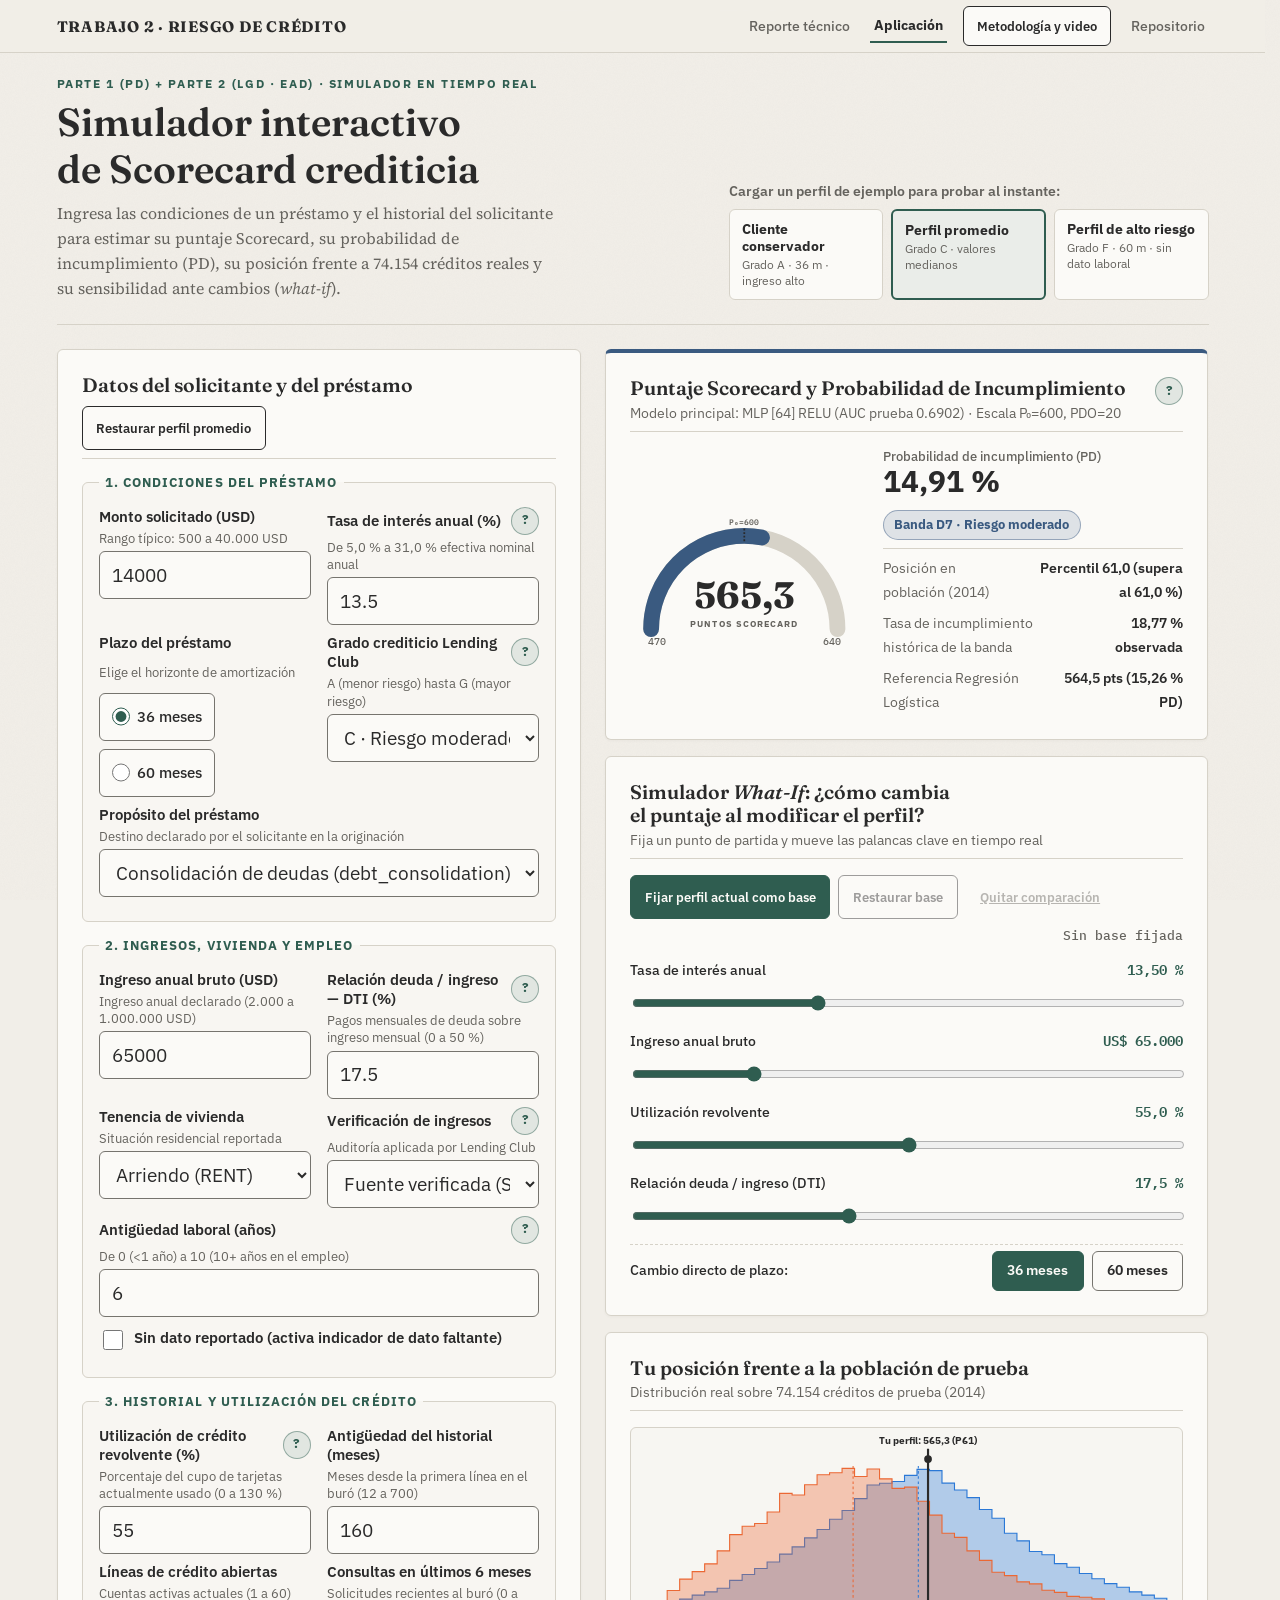
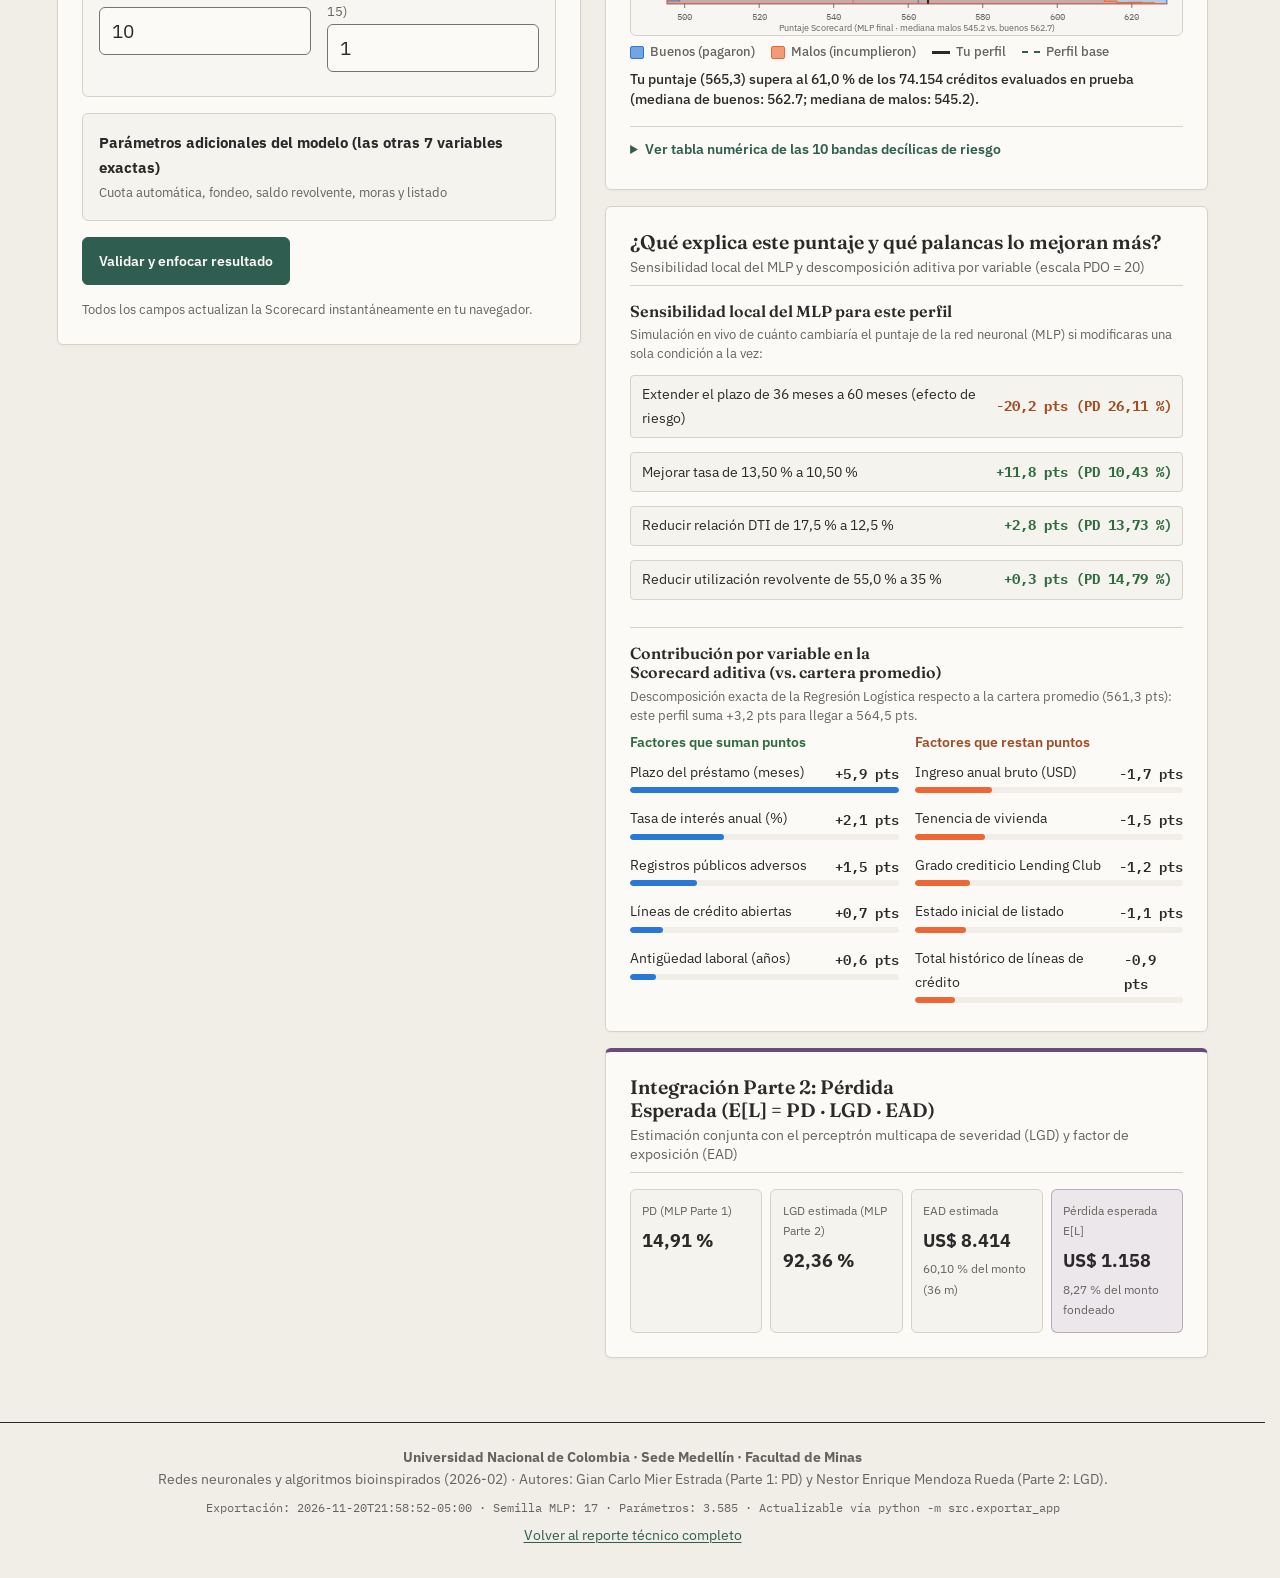
==== docs/app/index.html @ e6605e7e "Definición_trabajo_parte_1" ====
<!doctype html>
<html lang="es">

<head>
  <meta charset="utf-8">
  <meta name="viewport" content="width=device-width, initial-scale=1">
  <meta name="color-scheme" content="light">
  <meta name="description"
    content="Simulador interactivo de Scorecard crediticia (PD, LGD y pérdida esperada) basado en los modelos entrenados sobre créditos de Lending Club.">
  <title>Simulador de Scorecard Crediticia | Trabajo 2</title>

  <link rel="preconnect" href="https://fonts.googleapis.com">
  <link rel="preconnect" href="https://fonts.gstatic.com" crossorigin>
  <link rel="stylesheet"
    href="https://fonts.googleapis.com/css2?family=Fraunces:ital,opsz,wght@0,9..144,500;0,9..144,600;1,9..144,500&family=IBM+Plex+Mono:wght@400;500&family=IBM+Plex+Sans:wght@400;500;600;700&family=Source+Serif+4:ital,opsz,wght@0,8..60,400;0,8..60,600;1,8..60,400&display=swap">

  <link rel="stylesheet" href="../assets/css/paletas.css">
  <link rel="stylesheet" href="../assets/css/tokens.css">
  <link rel="stylesheet" href="../assets/css/base.css">
  <link rel="stylesheet" href="app.css">

  <script type="module" src="app.js"></script>
</head>

<body>
  <a class="saltar" href="#titulo-app">Saltar al simulador</a>

  <header class="cabecera">
    <div class="cabecera__inner">
      <a class="marca" href="../index.html">Trabajo 2 · Riesgo de Crédito</a>
      <nav aria-label="Principal">
        <a class="nav-enlace" href="../index.html">Reporte técnico</a>
        <a class="nav-enlace activo" href="#simulador" aria-current="page">Aplicación</a>
        <button class="nav-btn" type="button" commandfor="dialog-metodologia" command="show-modal">
          Metodología y video
        </button>
        <a class="nav-enlace" href="https://github.com/" target="_blank" rel="noopener noreferrer">Repositorio</a>
      </nav>
    </div>
  </header>

  <main id="simulador" class="app-contenedor">
    <section class="hero-app">
      <div class="hero-app__texto">
        <p class="antetitulo">Parte 1 (PD) + Parte 2 (LGD · EAD) · Simulador en tiempo real</p>
        <h1 id="titulo-app" tabindex="-1">Simulador interactivo de Scorecard crediticia</h1>
        <p class="bajada">
          Ingresa las condiciones de un préstamo y el historial del solicitante para estimar su puntaje Scorecard,
          su probabilidad de incumplimiento (PD), su posición frente a 74.154 créditos reales y su sensibilidad
          ante cambios (<em>what-if</em>).
        </p>
      </div>

      <div class="hero-app__perfiles">
        <p class="perfiles-etiqueta" id="etiqueta-presets">Cargar un perfil de ejemplo para probar al instante:</p>
        <div class="perfiles-barra" role="group" aria-labelledby="etiqueta-presets">
          <button type="button" class="btn-preset" data-preset="bajo_riesgo">
            <span class="btn-preset__titulo">Cliente conservador</span>
            <span class="btn-preset__detalle">Grado A · 36 m · ingreso alto</span>
          </button>
          <button type="button" class="btn-preset activo" data-preset="perfil_medio">
            <span class="btn-preset__titulo">Perfil promedio</span>
            <span class="btn-preset__detalle">Grado C · valores medianos</span>
          </button>
          <button type="button" class="btn-preset" data-preset="alto_riesgo">
            <span class="btn-preset__titulo">Perfil de alto riesgo</span>
            <span class="btn-preset__detalle">Grado F · 60 m · sin dato laboral</span>
          </button>
        </div>
      </div>
    </section>

    <div id="banner-error" class="banner-alerta" role="alert" hidden>
      <strong>No se pudo cargar <code>data/modelo_web.json</code>.</strong>
      Si abriste este archivo directamente con doble clic (<code>file://</code>), el navegador bloquea la lectura local de JSON.
      Ejecuta en la carpeta raíz del proyecto:
      <code>.\.venv\Scripts\python.exe -m http.server 8000 --directory docs</code>
      y abre <code>http://localhost:8000/app/</code>. Si cambiaste los scripts Python, regenera el JSON con
      <code>.\.venv\Scripts\python.exe -m src.exportar_app</code> desde <code>parte_1/</code>.
    </div>

    <div id="anunciador-estado" class="sr-only" aria-live="polite" aria-atomic="true"></div>

    <div class="app-grid">
      <!-- ==================== COLUMNA IZQUIERDA: FORMULARIO ==================== -->
      <section class="columna-formulario">
        <div class="tarjeta formulario-tarjeta">
          <div class="tarjeta-barra">
            <h2>Datos del solicitante y del préstamo</h2>
            <button type="button" class="btn-secundario btn-compacto" id="btn-reiniciar">Restaurar perfil promedio</button>
          </div>

          <form id="form-perfil" novalidate>
            <!-- FIELDSET 1 -->
            <fieldset class="grupo-campos">
              <legend>1. Condiciones del préstamo</legend>

              <div class="campos-dos">
                <div class="campo">
                  <div class="campo-cabecera">
                    <label for="inp-loan_amnt">Monto solicitado (USD)</label>
                  </div>
                  <span id="help-loan_amnt" class="campo-ayuda">Rango típico: 500 a 40.000 USD</span>
                  <input id="inp-loan_amnt" name="loan_amnt" type="number" inputmode="decimal"
                    min="500" max="40000" step="250" required
                    aria-describedby="help-loan_amnt" data-error="err-loan_amnt">
                  <span id="err-loan_amnt" class="campo-error">
                    <span role="img" aria-label="Error">⚠</span>
                    <span class="err-texto">Ingresa un monto entre 500 y 40.000 USD.</span>
                  </span>
                </div>

                <div class="campo">
                  <div class="campo-cabecera">
                    <label for="inp-int_rate">Tasa de interés anual (%)</label>
                    <button type="button" class="btn-ayuda" commandfor="pop-int_rate" command="toggle-popover"
                      aria-label="Más información sobre tasa de interés">?</button>
                  </div>
                  <span id="help-int_rate" class="campo-ayuda">De 5,0 % a 31,0 % efectiva nominal anual</span>
                  <input id="inp-int_rate" name="int_rate" type="number" inputmode="decimal"
                    min="5" max="31" step="0.1" required
                    aria-describedby="help-int_rate" data-error="err-int_rate">
                  <span id="err-int_rate" class="campo-error">
                    <span role="img" aria-label="Error">⚠</span>
                    <span class="err-texto">Ingresa una tasa entre 5 % y 31 %.</span>
                  </span>
                </div>
              </div>

              <div class="campos-dos">
                <fieldset class="sub-fieldset">
                  <legend>Plazo del préstamo</legend>
                  <span id="help-plazo_meses" class="campo-ayuda">Elige el horizonte de amortización</span>
                  <div class="radio-grupo">
                    <div class="radio-opcion">
                      <input id="rad-plazo-36" name="plazo_meses" type="radio" value="36" required>
                      <label for="rad-plazo-36">36 meses</label>
                    </div>
                    <div class="radio-opcion">
                      <input id="rad-plazo-60" name="plazo_meses" type="radio" value="60">
                      <label for="rad-plazo-60">60 meses</label>
                    </div>
                  </div>
                </fieldset>

                <div class="campo">
                  <div class="campo-cabecera">
                    <label for="inp-grade">Grado crediticio Lending Club</label>
                    <button type="button" class="btn-ayuda" commandfor="pop-grade" command="toggle-popover"
                      aria-label="Más información sobre grado crediticio">?</button>
                  </div>
                  <span id="help-grade" class="campo-ayuda">A (menor riesgo) hasta G (mayor riesgo)</span>
                  <select id="inp-grade" name="grade" required aria-describedby="help-grade" data-error="err-grade">
                    <option value="A">A · Perfil preferencial</option>
                    <option value="B">B · Riesgo bajo</option>
                    <option value="C">C · Riesgo moderado</option>
                    <option value="D">D · Riesgo medio-alto</option>
                    <option value="E">E · Riesgo alto</option>
                    <option value="F">F · Riesgo muy alto</option>
                    <option value="G">G · Riesgo extremo</option>
                  </select>
                  <span id="err-grade" class="campo-error">
                    <span role="img" aria-label="Error">⚠</span>
                    <span class="err-texto">Selecciona un grado crediticio.</span>
                  </span>
                </div>
              </div>

              <div class="campo">
                <div class="campo-cabecera">
                  <label for="inp-purpose">Propósito del préstamo</label>
                </div>
                <span id="help-purpose" class="campo-ayuda">Destino declarado por el solicitante en la originación</span>
                <select id="inp-purpose" name="purpose" required aria-describedby="help-purpose" data-error="err-purpose">
                  <option value="debt_consolidation">Consolidación de deudas (debt_consolidation)</option>
                  <option value="credit_card">Refinanciación de tarjetas (credit_card)</option>
                  <option value="home_improvement">Mejoras del hogar (home_improvement)</option>
                  <option value="major_purchase">Compra mayor (major_purchase)</option>
                  <option value="small_business">Pequeña empresa (small_business)</option>
                  <option value="car">Vehículo (car)</option>
                  <option value="medical">Gastos médicos (medical)</option>
                  <option value="moving">Mudanza (moving)</option>
                  <option value="vacation">Vacaciones (vacation)</option>
                  <option value="house">Vivienda (house)</option>
                  <option value="wedding">Boda (wedding)</option>
                  <option value="other">Otro propósito (other)</option>
                  <option value="renewable_energy">Energía renovable · infrecuente</option>
                  <option value="educational">Educación · infrecuente</option>
                </select>
                <span id="err-purpose" class="campo-error">
                  <span role="img" aria-label="Error">⚠</span>
                  <span class="err-texto">Selecciona un propósito válido.</span>
                </span>
              </div>
            </fieldset>

            <!-- FIELDSET 2 -->
            <fieldset class="grupo-campos">
              <legend>2. Ingresos, vivienda y empleo</legend>

              <div class="campos-dos">
                <div class="campo">
                  <div class="campo-cabecera">
                    <label for="inp-annual_inc">Ingreso anual bruto (USD)</label>
                  </div>
                  <span id="help-annual_inc" class="campo-ayuda">Ingreso anual declarado (2.000 a 1.000.000 USD)</span>
                  <input id="inp-annual_inc" name="annual_inc" type="number" inputmode="decimal"
                    min="2000" max="1000000" step="1000" required
                    aria-describedby="help-annual_inc" data-error="err-annual_inc">
                  <span id="err-annual_inc" class="campo-error">
                    <span role="img" aria-label="Error">⚠</span>
                    <span class="err-texto">Ingresa un ingreso entre 2.000 y 1.000.000 USD.</span>
                  </span>
                </div>

                <div class="campo">
                  <div class="campo-cabecera">
                    <label for="inp-dti">Relación deuda / ingreso — DTI (%)</label>
                    <button type="button" class="btn-ayuda" commandfor="pop-dti" command="toggle-popover"
                      aria-label="Más información sobre el índice DTI">?</button>
                  </div>
                  <span id="help-dti" class="campo-ayuda">Pagos mensuales de deuda sobre ingreso mensual (0 a 50 %)</span>
                  <input id="inp-dti" name="dti" type="number" inputmode="decimal"
                    min="0" max="50" step="0.5" required
                    aria-describedby="help-dti" data-error="err-dti">
                  <span id="err-dti" class="campo-error">
                    <span role="img" aria-label="Error">⚠</span>
                    <span class="err-texto">Ingresa un DTI entre 0 % y 50 %.</span>
                  </span>
                </div>
              </div>

              <div class="campos-dos">
                <div class="campo">
                  <div class="campo-cabecera">
                    <label for="inp-home_ownership">Tenencia de vivienda</label>
                  </div>
                  <span id="help-home_ownership" class="campo-ayuda">Situación residencial reportada</span>
                  <select id="inp-home_ownership" name="home_ownership" required
                    aria-describedby="help-home_ownership" data-error="err-home_ownership">
                    <option value="MORTGAGE">Hipoteca (MORTGAGE)</option>
                    <option value="RENT">Arriendo (RENT)</option>
                    <option value="OWN">Propia pagada (OWN)</option>
                    <option value="OTHER">Otra · infrecuente (OTHER)</option>
                  </select>
                  <span id="err-home_ownership" class="campo-error">
                    <span role="img" aria-label="Error">⚠</span>
                    <span class="err-texto">Selecciona una tenencia de vivienda.</span>
                  </span>
                </div>

                <div class="campo">
                  <div class="campo-cabecera">
                    <label for="inp-verification_status">Verificación de ingresos</label>
                    <button type="button" class="btn-ayuda" commandfor="pop-verif" command="toggle-popover"
                      aria-label="Más información sobre verificación de ingresos">?</button>
                  </div>
                  <span id="help-verification_status" class="campo-ayuda">Auditoría aplicada por Lending Club</span>
                  <select id="inp-verification_status" name="verification_status" required
                    aria-describedby="help-verification_status" data-error="err-verification_status">
                    <option value="Not Verified">Sin verificar (Not Verified)</option>
                    <option value="Source Verified">Fuente verificada (Source Verified)</option>
                    <option value="Verified">Ingreso verificado (Verified)</option>
                  </select>
                  <span id="err-verification_status" class="campo-error">
                    <span role="img" aria-label="Error">⚠</span>
                    <span class="err-texto">Selecciona un estado de verificación.</span>
                  </span>
                </div>
              </div>

              <div class="campo">
                <div class="campo-cabecera">
                  <label for="inp-antiguedad_empleo">Antigüedad laboral (años)</label>
                  <button type="button" class="btn-ayuda" commandfor="pop-antiguedad" command="toggle-popover"
                    aria-label="Más información sobre antigüedad laboral faltante">?</button>
                </div>
                <span id="help-antiguedad_empleo" class="campo-ayuda">De 0 (&lt;1 año) a 10 (10+ años en el empleo)</span>
                <input id="inp-antiguedad_empleo" name="antiguedad_empleo" type="number" inputmode="numeric"
                  min="0" max="10" step="1"
                  aria-describedby="help-antiguedad_empleo" data-error="err-antiguedad_empleo">
                <span id="err-antiguedad_empleo" class="campo-error">
                  <span role="img" aria-label="Error">⚠</span>
                  <span class="err-texto">Ingresa años enteros entre 0 y 10, o marca "Sin dato".</span>
                </span>
                <div class="check-inline">
                  <input id="chk-sin-antiguedad" name="sin_antiguedad" type="checkbox">
                  <label for="chk-sin-antiguedad">Sin dato reportado (activa indicador de dato faltante)</label>
                </div>
              </div>
            </fieldset>

            <!-- FIELDSET 3 -->
            <fieldset class="grupo-campos">
              <legend>3. Historial y utilización del crédito</legend>

              <div class="campos-dos">
                <div class="campo">
                  <div class="campo-cabecera">
                    <label for="inp-revol_util">Utilización de crédito revolvente (%)</label>
                    <button type="button" class="btn-ayuda" commandfor="pop-revol" command="toggle-popover"
                      aria-label="Más información sobre utilización revolvente">?</button>
                  </div>
                  <span id="help-revol_util" class="campo-ayuda">Porcentaje del cupo de tarjetas actualmente usado (0 a 130 %)</span>
                  <input id="inp-revol_util" name="revol_util" type="number" inputmode="decimal"
                    min="0" max="130" step="1" required
                    aria-describedby="help-revol_util" data-error="err-revol_util">
                  <span id="err-revol_util" class="campo-error">
                    <span role="img" aria-label="Error">⚠</span>
                    <span class="err-texto">Ingresa un valor entre 0 % y 130 %.</span>
                  </span>
                </div>

                <div class="campo">
                  <div class="campo-cabecera">
                    <label for="inp-meses_historial_credito">Antigüedad del historial (meses)</label>
                  </div>
                  <span id="help-meses_historial_credito" class="campo-ayuda">Meses desde la primera línea en el buró (12 a 700)</span>
                  <input id="inp-meses_historial_credito" name="meses_historial_credito" type="number" inputmode="numeric"
                    min="12" max="700" step="6" required
                    aria-describedby="help-meses_historial_credito" data-error="err-meses_historial_credito">
                  <span id="err-meses_historial_credito" class="campo-error">
                    <span role="img" aria-label="Error">⚠</span>
                    <span class="err-texto">Ingresa un historial entre 12 y 700 meses.</span>
                  </span>
                </div>
              </div>

              <div class="campos-dos">
                <div class="campo">
                  <div class="campo-cabecera">
                    <label for="inp-open_acc">Líneas de crédito abiertas</label>
                  </div>
                  <span id="help-open_acc" class="campo-ayuda">Cuentas activas actuales (1 a 60)</span>
                  <input id="inp-open_acc" name="open_acc" type="number" inputmode="numeric"
                    min="1" max="60" step="1" required
                    aria-describedby="help-open_acc" data-error="err-open_acc">
                  <span id="err-open_acc" class="campo-error">
                    <span role="img" aria-label="Error">⚠</span>
                    <span class="err-texto">Ingresa un entero entre 1 y 60.</span>
                  </span>
                </div>

                <div class="campo">
                  <div class="campo-cabecera">
                    <label for="inp-inq_last_6mths">Consultas en últimos 6 meses</label>
                  </div>
                  <span id="help-inq_last_6mths" class="campo-ayuda">Solicitudes recientes al buró (0 a 15)</span>
                  <input id="inp-inq_last_6mths" name="inq_last_6mths" type="number" inputmode="numeric"
                    min="0" max="15" step="1" required
                    aria-describedby="help-inq_last_6mths" data-error="err-inq_last_6mths">
                  <span id="err-inq_last_6mths" class="campo-error">
                    <span role="img" aria-label="Error">⚠</span>
                    <span class="err-texto">Ingresa un entero entre 0 y 15.</span>
                  </span>
                </div>
              </div>
            </fieldset>

            <!-- FIELDSET 4 COLAPSABLE: PARÁMETROS ADICIONALES (COMPLETA LAS 21 VARIABLES) -->
            <details class="bloque-avanzado" id="detalles-avanzados">
              <summary>
                <span class="resumen-titulo">Parámetros adicionales del modelo (las otras 7 variables exactas)</span>
                <span class="resumen-subtitulo">Cuota automática, fondeo, saldo revolvente, moras y listado</span>
              </summary>

              <fieldset class="grupo-campos grupo-avanzado">
                <legend>4. Detalles complementarios de las 21 variables</legend>

                <div class="check-inline check-arriba">
                  <input id="chk-auto-cuota" name="auto_cuota" type="checkbox" checked>
                  <label for="chk-auto-cuota">
                    Sincronizar monto fondeado y calcular cuota mensual automáticamente (amortización francesa)
                  </label>
                </div>

                <div class="campos-dos">
                  <div class="campo">
                    <div class="campo-cabecera">
                      <label for="inp-installment">Cuota mensual (USD)</label>
                    </div>
                    <span id="help-installment" class="campo-ayuda">Calculada según monto, tasa y plazo</span>
                    <input id="inp-installment" name="installment" type="number" inputmode="decimal"
                      min="10" max="2000" step="1" required
                      aria-describedby="help-installment" data-error="err-installment">
                    <span id="err-installment" class="campo-error">
                      <span role="img" aria-label="Error">⚠</span>
                      <span class="err-texto">Ingresa una cuota entre 10 y 2.000 USD.</span>
                    </span>
                  </div>

                  <div class="campo">
                    <div class="campo-cabecera">
                      <label for="inp-funded_amnt">Monto fondeado (USD)</label>
                    </div>
                    <span id="help-funded_amnt" class="campo-ayuda">Habitualmente igual al monto solicitado</span>
                    <input id="inp-funded_amnt" name="funded_amnt" type="number" inputmode="decimal"
                      min="500" max="40000" step="250" required
                      aria-describedby="help-funded_amnt" data-error="err-funded_amnt">
                    <span id="err-funded_amnt" class="campo-error">
                      <span role="img" aria-label="Error">⚠</span>
                      <span class="err-texto">Ingresa un valor entre 500 y 40.000 USD.</span>
                    </span>
                  </div>
                </div>

                <div class="campos-dos">
                  <div class="campo">
                    <div class="campo-cabecera">
                      <label for="inp-revol_bal">Saldo revolvente (USD)</label>
                    </div>
                    <span id="help-revol_bal" class="campo-ayuda">Saldo total en líneas rotativas</span>
                    <input id="inp-revol_bal" name="revol_bal" type="number" inputmode="decimal"
                      min="0" max="300000" step="500" required
                      aria-describedby="help-revol_bal" data-error="err-revol_bal">
                    <span id="err-revol_bal" class="campo-error">
                      <span role="img" aria-label="Error">⚠</span>
                      <span class="err-texto">Ingresa un saldo entre 0 y 300.000 USD.</span>
                    </span>
                  </div>

                  <div class="campo">
                    <div class="campo-cabecera">
                      <label for="inp-total_acc">Total histórico de líneas</label>
                    </div>
                    <span id="help-total_acc" class="campo-ayuda">Total de cuentas cerradas y abiertas (1 a 120)</span>
                    <input id="inp-total_acc" name="total_acc" type="number" inputmode="numeric"
                      min="1" max="120" step="1" required
                      aria-describedby="help-total_acc" data-error="err-total_acc">
                    <span id="err-total_acc" class="campo-error">
                      <span role="img" aria-label="Error">⚠</span>
                      <span class="err-texto">Ingresa un entero entre 1 y 120.</span>
                    </span>
                  </div>
                </div>

                <div class="campos-dos">
                  <div class="campo">
                    <div class="campo-cabecera">
                      <label for="inp-delinq_2yrs">Moras &gt;30 días en 2 años</label>
                    </div>
                    <span id="help-delinq_2yrs" class="campo-ayuda">Incidencias registradas en los últimos 24 meses</span>
                    <input id="inp-delinq_2yrs" name="delinq_2yrs" type="number" inputmode="numeric"
                      min="0" max="20" step="1" required
                      aria-describedby="help-delinq_2yrs" data-error="err-delinq_2yrs">
                    <span id="err-delinq_2yrs" class="campo-error">
                      <span role="img" aria-label="Error">⚠</span>
                      <span class="err-texto">Ingresa un entero entre 0 y 20.</span>
                    </span>
                  </div>

                  <div class="campo">
                    <div class="campo-cabecera">
                      <label for="inp-pub_rec">Registros públicos adversos</label>
                    </div>
                    <span id="help-pub_rec" class="campo-ayuda">Quiebras o embargos públicos (0 a 10)</span>
                    <input id="inp-pub_rec" name="pub_rec" type="number" inputmode="numeric"
                      min="0" max="10" step="1" required
                      aria-describedby="help-pub_rec" data-error="err-pub_rec">
                    <span id="err-pub_rec" class="campo-error">
                      <span role="img" aria-label="Error">⚠</span>
                      <span class="err-texto">Ingresa un entero entre 0 y 10.</span>
                    </span>
                  </div>
                </div>

                <fieldset class="sub-fieldset">
                  <legend>Estado inicial de listado (initial_list_status)</legend>
                  <span id="help-initial_list_status" class="campo-ayuda">Modalidad de colocación en plataforma</span>
                  <div class="radio-grupo">
                    <div class="radio-opcion">
                      <input id="rad-list-f" name="initial_list_status" type="radio" value="f" required>
                      <label for="rad-list-f">Fraccional (f)</label>
                    </div>
                    <div class="radio-opcion">
                      <input id="rad-list-w" name="initial_list_status" type="radio" value="w">
                      <label for="rad-list-w">Completo institucional (w)</label>
                    </div>
                  </div>
                </fieldset>
              </fieldset>
            </details>

            <div class="form-pie">
              <button type="submit" class="btn-primario">Validar y enfocar resultado</button>
              <span class="form-nota">Todos los campos actualizan la Scorecard instantáneamente en tu navegador.</span>
            </div>
          </form>
        </div>
      </section>

      <!-- ==================== COLUMNA DERECHA: RESULTADOS EN VIVO ==================== -->
      <section class="columna-resultados" id="resultados-panel">
        <!-- TARJETA 1: RESULTADO SCORECARD -->
        <article class="tarjeta tarjeta-principal">
          <div class="tarjeta-barra">
            <div>
              <h2>Puntaje Scorecard y Probabilidad de Incumplimiento</h2>
              <p class="subtitulo-tarjeta" id="subtitulo-modelo">Modelo principal: MLP · escala PDO 20</p>
            </div>
            <button type="button" class="btn-ayuda" commandfor="pop-scorecard" command="toggle-popover"
              aria-label="Cómo se interpreta la escala Scorecard">?</button>
          </div>

          <div class="kpi-grid">
            <div class="gauge-contenedor">
              <svg id="svg-gauge" viewBox="0 0 260 155" class="svg-gauge" role="img"
                aria-label="Indicador semicircular de puntaje Scorecard">
                <path d="M 24 132 A 106 106 0 0 1 236 132" class="gauge-pista" />
                <path id="gauge-arco" d="M 24 132 A 106 106 0 0 1 236 132" class="gauge-relleno"
                  pathLength="100" stroke-dasharray="100" stroke-dashoffset="50" />
                <line id="gauge-p0-marca" x1="130" y1="18" x2="130" y2="33" class="gauge-p0" />
                <text id="gauge-p0-texto" x="130" y="14" class="gauge-p0-txt">P₀=600</text>
                <text id="gauge-puntaje" x="130" y="108" class="gauge-valor">---</text>
                <text x="130" y="130" class="gauge-etiqueta">PUNTOS SCORECARD</text>
                <text x="20" y="150" class="gauge-extremo">470</text>
                <text x="240" y="150" class="gauge-extremo" text-anchor="end">640</text>
              </svg>
            </div>

            <div class="kpi-detalles">
              <div class="kpi-fila-destacada">
                <div>
                  <span class="kpi-nombre">Probabilidad de incumplimiento (PD)</span>
                  <strong class="kpi-dato-grande" id="out-pd-mlp">-- %</strong>
                </div>
                <div class="insignia-banda" id="out-banda-badge">Banda --</div>
              </div>

              <dl class="lista-metricas">
                <div>
                  <dt>Posición en población (2014)</dt>
                  <dd id="out-percentil">--</dd>
                </div>
                <div>
                  <dt>Tasa de incumplimiento histórica de la banda</dt>
                  <dd id="out-tasa-banda">--</dd>
                </div>
                <div>
                  <dt>Referencia Regresión Logística</dt>
                  <dd id="out-lr-ref">--</dd>
                </div>
              </dl>
            </div>
          </div>

          <div id="badge-delta-whatif" class="delta-banner" hidden>
            <strong>Comparación frente a tu perfil base fijado:</strong>
            <span id="texto-delta-whatif">--</span>
          </div>
        </article>

        <!-- TARJETA 2: SIMULADOR WHAT-IF -->
        <article class="tarjeta">
          <div class="tarjeta-barra">
            <div>
              <h2>Simulador <em>What-If</em>: ¿cómo cambia el puntaje al modificar el perfil?</h2>
              <p class="subtitulo-tarjeta">Fija un punto de partida y mueve las palancas clave en tiempo real</p>
            </div>
          </div>

          <div class="whatif-controles-base">
            <button type="button" class="btn-primario btn-compacto" id="btn-fijar-base">
              Fijar perfil actual como base
            </button>
            <button type="button" class="btn-secundario btn-compacto" id="btn-restaurar-base" disabled>
              Restaurar base
            </button>
            <button type="button" class="btn-texto btn-compacto" id="btn-quitar-base" disabled>
              Quitar comparación
            </button>
            <span class="estado-base-txt" id="txt-estado-base">Sin base fijada</span>
          </div>

          <div class="whatif-sliders">
            <div class="slider-fila">
              <div class="slider-etiquetas">
                <label for="sld-int_rate">Tasa de interés anual</label>
                <span class="slider-valor" id="val-sld-int_rate">--</span>
              </div>
              <input id="sld-int_rate" type="range" min="5" max="31" step="0.2" value="13.5">
            </div>

            <div class="slider-fila">
              <div class="slider-etiquetas">
                <label for="sld-annual_inc">Ingreso anual bruto</label>
                <span class="slider-valor" id="val-sld-annual_inc">--</span>
              </div>
              <input id="sld-annual_inc" type="range" min="15000" max="250000" step="2500" value="65000">
            </div>

            <div class="slider-fila">
              <div class="slider-etiquetas">
                <label for="sld-revol_util">Utilización revolvente</label>
                <span class="slider-valor" id="val-sld-revol_util">--</span>
              </div>
              <input id="sld-revol_util" type="range" min="0" max="110" step="1" value="55">
            </div>

            <div class="slider-fila">
              <div class="slider-etiquetas">
                <label for="sld-dti">Relación deuda / ingreso (DTI)</label>
                <span class="slider-valor" id="val-sld-dti">--</span>
              </div>
              <input id="sld-dti" type="range" min="0" max="45" step="0.5" value="17.5">
            </div>

            <div class="slider-fila slider-plazo">
              <span class="slider-etiqueta-plana">Cambio directo de plazo:</span>
              <div class="botones-plazo">
                <button type="button" class="btn-pill" id="btn-whatif-36" data-plazo="36" aria-pressed="true">36 meses</button>
                <button type="button" class="btn-pill" id="btn-whatif-60" data-plazo="60" aria-pressed="false">60 meses</button>
              </div>
            </div>
          </div>
        </article>

        <!-- TARJETA 3: POSICIÓN EN POBLACIÓN -->
        <article class="tarjeta">
          <div class="tarjeta-barra">
            <div>
              <h2>Tu posición frente a la población de prueba</h2>
              <p class="subtitulo-tarjeta" id="subtitulo-poblacion">Distribución sobre 74.154 créditos fuera de tiempo (2014)</p>
            </div>
          </div>

          <figure class="grafica-poblacion">
            <svg id="svg-poblacion" viewBox="0 0 640 240" class="svg-poblacion" role="img"
              aria-label="Histograma comparativo de puntajes entre créditos buenos y malos con la posición del perfil actual">
            </svg>
            <div class="leyenda-grafica" aria-hidden="true">
              <span class="ley-item"><span class="muestra bueno"></span>Buenos (pagaron)</span>
              <span class="ley-item"><span class="muestra malo"></span>Malos (incumplieron)</span>
              <span class="ley-item"><span class="linea-ley actual"></span>Tu perfil</span>
              <span class="ley-item" id="leyenda-base-item" hidden><span class="linea-ley base"></span>Perfil base</span>
            </div>
            <figcaption id="caption-poblacion" class="grafica-caption">
              Cargando distribución de referencia...
            </figcaption>
          </figure>

          <details class="acordeon-tabla">
            <summary>Ver tabla numérica de las 10 bandas decílicas de riesgo</summary>
            <div class="tabla-envoltorio" tabindex="0">
              <table class="tabla-bandas" id="tabla-bandas">
                <caption>Tasa de incumplimiento observada por decil de puntaje del MLP en prueba (2014)</caption>
                <thead>
                  <tr>
                    <th scope="col">Banda</th>
                    <th scope="col">Rango de puntaje</th>
                    <th scope="col">Créditos</th>
                    <th scope="col">PD media MLP</th>
                    <th scope="col">Incumplimiento real</th>
                  </tr>
                </thead>
                <tbody id="tbody-bandas"></tbody>
              </table>
            </div>
          </details>
        </article>

        <!-- TARJETA 4: DESCOMPOSICIÓN ADITIVA Y SENSIBILIDAD DEL MLP -->
        <article class="tarjeta">
          <div class="tarjeta-barra">
            <div>
              <h2>¿Qué explica este puntaje y qué palancas lo mejoran más?</h2>
              <p class="subtitulo-tarjeta">
                Sensibilidad local del MLP y descomposición aditiva por variable (escala PDO = 20)
              </p>
            </div>
          </div>

          <div class="bloque-explicabilidad">
            <h3>Sensibilidad local del MLP para este perfil</h3>
            <p class="ayuda-bloque">
              Simulación en vivo de cuánto cambiaría el puntaje de la red neuronal (MLP) si modificaras una sola condición a la vez:
            </p>
            <ul id="lista-palancas-mlp" class="lista-palancas"></ul>
          </div>

          <div class="bloque-explicabilidad">
            <h3>Contribución por variable en la Scorecard aditiva (vs. cartera promedio)</h3>
            <p class="ayuda-bloque" id="resumen-aditivo-lr">
              Descomposición exacta de la Regresión Logística agrupada en las 21 variables originales.
            </p>
            <div class="contribuciones-grid">
              <div>
                <h4 class="titulo-subgrid pos">Factores que suman puntos</h4>
                <ul id="lista-factores-pos" class="lista-factores"></ul>
              </div>
              <div>
                <h4 class="titulo-subgrid neg">Factores que restan puntos</h4>
                <ul id="lista-factores-neg" class="lista-factores"></ul>
              </div>
            </div>
          </div>
        </article>

        <!-- TARJETA 5: INTEGRACIÓN PARTE 2 (PERDIDA ESPERADA) -->
        <article class="tarjeta tarjeta-el" id="tarjeta-perdida-esperada" hidden>
          <div class="tarjeta-barra">
            <div>
              <h2>Integración Parte 2: Pérdida Esperada (E[L] = PD · LGD · EAD)</h2>
              <p class="subtitulo-tarjeta" id="subtitulo-parte2">
                Estimación conjunta con el perceptrón multicapa de severidad (LGD) y factor de exposición (EAD)
              </p>
            </div>
          </div>

          <div class="el-grid">
            <div class="el-caja">
              <span class="el-etiqueta">PD (MLP Parte 1)</span>
              <strong class="el-valor" id="el-pd">--</strong>
            </div>
            <div class="el-caja">
              <span class="el-etiqueta">LGD estimada (MLP Parte 2)</span>
              <strong class="el-valor" id="el-lgd">--</strong>
            </div>
            <div class="el-caja">
              <span class="el-etiqueta">EAD estimada</span>
              <strong class="el-valor" id="el-ead">--</strong>
              <span class="el-sub" id="el-ead-frac">--</span>
            </div>
            <div class="el-caja el-caja-final">
              <span class="el-etiqueta">Pérdida esperada E[L]</span>
              <strong class="el-valor" id="el-monto">--</strong>
              <span class="el-sub" id="el-pct">--</span>
            </div>
          </div>
        </article>
      </section>
    </div>
  </main>

  <footer class="pie">
    <p>
      <strong>Universidad Nacional de Colombia · Sede Medellín · Facultad de Minas</strong><br>
      Redes neuronales y algoritmos bioinspirados (2026-02) · Autores: Gian Carlo Mier Estrada (Parte 1: PD) y
      Nestor Enrique Mendoza Rueda (Parte 2: LGD).
    </p>
    <p class="pie-meta" id="pie-meta-modelo">
      Cargando metadatos del modelo exportado...
    </p>
    <p>
      <a href="../index.html">Volver al reporte técnico completo</a>
    </p>
  </footer>

  <!-- ==================== POPOVERS DECLARATIVOS DE AYUDA ==================== -->
  <div id="pop-scorecard" class="pop-ayuda" popover>
    <h3>Escala de la Scorecard</h3>
    <p>
      Se calibró con puntaje base <strong>P₀ = 600</strong> a odds de <strong>19:1</strong> (PD = 5 %) y
      <strong>PDO = 20</strong>: cada +20 puntos en la escala duplican las odds de buen pagador frente a incumplimiento.
    </p>
  </div>

  <div id="pop-int_rate" class="pop-ayuda" popover>
    <h3>Tasa de interés anual</h3>
    <p>
      En la importancia por permutación sobre prueba (2014), es la variable individual más influyente tanto en el MLP
      (ΔAUC = 0,0395) como en la Regresión Logística (ΔAUC = 0,0502).
    </p>
  </div>

  <div id="pop-grade" class="pop-ayuda" popover>
    <h3>Grado crediticio Lending Club</h3>
    <p>
      Clasificación interna de originación (A a G) asignada antes de desembolsar el crédito según el riesgo percibido y el pricing.
    </p>
  </div>

  <div id="pop-dti" class="pop-ayuda" popover>
    <h3>Relación deuda / ingreso (DTI)</h3>
    <p>
      Proporción entre los compromisos mensuales totales de deuda del solicitante (excluyendo hipoteca) y su ingreso mensual declarado.
    </p>
  </div>

  <div id="pop-verif" class="pop-ayuda" popover>
    <h3>Verificación de ingresos (hallazgo H5)</h3>
    <p>
      En los datos históricos de Lending Club, los créditos marcados como <em>Verified</em> presentan mayor incumplimiento
      observado (19,4 %) que <em>Not Verified</em> (13,7 %) porque la plataforma exigía verificación justamente en perfiles más riesgosos.
    </p>
  </div>

  <div id="pop-antiguedad" class="pop-ayuda" popover>
    <h3>Indicador de antigüedad faltante</h3>
    <p>
      En el análisis descriptivo previo, los solicitantes sin reporte de antigüedad laboral tuvieron una tasa de incumplimiento del
      21,3 % frente al ~15 % del resto. El preprocesador agrega un indicador binario específico para capturar esta señal.
    </p>
  </div>

  <div id="pop-revol" class="pop-ayuda" popover>
    <h3>Utilización de crédito revolvente</h3>
    <p>
      Mide cuánto del cupo disponible en tarjetas y líneas rotativas está consumido al momento de la solicitud. Es una de las principales
      variables continuas en el MLP (ΔAUC = 0,0077).
    </p>
  </div>

  <!-- ==================== DIÁLOGO MODAL DECLARATIVO: METODOLOGÍA Y VIDEO ==================== -->
  <dialog id="dialog-metodologia" class="modal-editorial" aria-labelledby="titulo-dialog-met">
    <div class="modal-cabecera">
      <h2 id="titulo-dialog-met">Metodología, actualización automática y video</h2>
      <button type="button" class="btn-cerrar-modal" commandfor="dialog-metodologia" command="close">
        Cerrar
      </button>
    </div>
    <div class="modal-cuerpo">
      <h3>Arquitectura e inferencia local</h3>
      <p>
        Este simulador ejecuta en el navegador exactamente los mismos pasos del flujo Python oficial:
        imputación por mediana con 9 indicadores de faltante, estandarización sobre 25 columnas, codificación
        <em>One-Hot</em> con manejo de categorías infrecuentes (54 entradas finales) y el perceptrón multicapa
        ganador seleccionado por AUC de validación temporal (2013) y evaluado fuera de tiempo en 2014.
      </p>

      <h3>Cómo se actualiza tras reentrenar los modelos</h3>
      <p>
        No es necesario editar HTML ni JavaScript al cambiar hiperparámetros o reentrenar la red neuronal, la regresión
        logística o el modelo LGD de Parte 2. Basta ejecutar desde <code>parte_1/</code>:
      </p>
      <pre><code>.\.venv\Scripts\python.exe -m src.exportar_app --config configs/pd.yaml</code></pre>
      <p>
        El script regenera <code>docs/app/data/modelo_web.json</code> y verifica automáticamente que la diferencia numérica
        entre PyTorch / scikit-learn y los pesos exportados sea menor a 10<sup>−5</sup>.
      </p>

      <h3>Video promocional del proyecto</h3>
      <p id="estado-video-promo">
        Espacio reservado para el video de divulgación (máximo 3 minutos) que se incluirá en la entrega final.
        Puedes volver al <a href="../index.html">reporte técnico completo</a> para consultar todas las gráficas y tablas.
      </p>
    </div>
  </dialog>
</body>

</html>
---- docs/assets/css/paletas.css ----
/* Paleta definitiva: Lino y grafito (tema claro) */
:root {
  color-scheme: light;

  --papel:  #F1EEE8;
  --lamina: #FBFAF7;
  --tinta:  #2A2A2A;
  --tenue:  #65635E;
  --filete: #D6D2C8;
  --acento: #2F5D50;
  --pd:     #3A5A80;
  --lgd:    #A24C24;
  --el:     #6A4C7A;

  --ok:     #2E6B3F;
  --aviso:  #8A5A00;
}
---- docs/assets/css/tokens.css ----
/* Tokens independientes de la paleta */
:root {
  --f-titulo: "Fraunces", "Iowan Old Style", Georgia, serif;
  --f-cuerpo: "Source Serif 4", "Iowan Old Style", Georgia, serif;
  --f-ui:     "IBM Plex Sans", system-ui, -apple-system, "Segoe UI", sans-serif;
  --f-mono:   "IBM Plex Mono", ui-monospace, Consolas, monospace;

  --fs-cuerpo: clamp(1.0625rem, 1.01rem + 0.22vw, 1.16rem);
  --fs-h1: clamp(2.1rem, 1.5rem + 2.6vw, 3.1rem);
  --fs-h2: clamp(1.5rem, 1.25rem + 1vw, 1.95rem);
  --fs-h3: clamp(1.18rem, 1.08rem + 0.45vw, 1.38rem);

  --ancho-pagina: 76rem;
  --ancho-indice: 15.5rem;
  --alto-cabecera: 3.25rem;
  --radio: 6px;

  --e1: .25rem; --e2: .5rem; --e3: 1rem; --e4: 1.5rem; --e5: 2.5rem; --e6: 4rem;
}
---- docs/assets/css/base.css ----
*, *::before, *::after { box-sizing: border-box; }
html { scroll-behavior: smooth; -webkit-text-size-adjust: 100%; scrollbar-gutter: stable; }
@media (prefers-reduced-motion: reduce) { html { scroll-behavior: auto; } * { animation: none !important; transition: none !important; } }

body {
  margin: 0;
  background: var(--papel);
  color: var(--tinta);
  font: 400 var(--fs-cuerpo)/1.7 var(--f-cuerpo);
  font-optical-sizing: auto;
  text-rendering: optimizeLegibility;
}

h1, h2, h3, h4 { font-family: var(--f-titulo); line-height: 1.2; font-weight: 600; text-wrap: balance; }
h2 { font-size: var(--fs-h2); margin: var(--e5) 0 var(--e3); }
h3 { font-size: var(--fs-h3); margin: var(--e4) 0 var(--e2); }
h4 { font-size: 1.05rem; margin: var(--e4) 0 var(--e2); font-family: var(--f-ui); }
p { margin: 0 0 1.2em; text-wrap: pretty; }

a { color: var(--acento); text-underline-offset: .18em; text-decoration-thickness: 1px; }
a:hover { text-decoration-thickness: 2px; }
:focus-visible { outline: 2px solid var(--acento); outline-offset: 3px; border-radius: 2px; }

code, kbd, samp { font-family: var(--f-mono); font-size: .86em; }
:not(pre) > code { background: color-mix(in oklab, var(--filete) 45%, transparent); padding: .1em .35em; border-radius: 3px; }
pre { font: .85rem/1.55 var(--f-mono); background: color-mix(in oklab, var(--papel) 55%, var(--lamina)); border: 1px solid var(--filete);
      padding: var(--e3); overflow-x: auto; border-radius: var(--radio); position: relative; }
pre code { background: none; padding: 0; font-size: inherit; }

img { max-width: 100%; height: auto; display: block; }
hr { border: 0; border-top: 1px solid var(--filete); margin: var(--e5) 0; }
blockquote { margin: 0; }
ul, ol { padding-inline-start: 1.3em; }
li { margin-block: .25em; }

.saltar { position: absolute; left: -999px; top: 0; background: var(--acento); color: var(--papel);
          padding: .6rem 1rem; z-index: 100; font: 600 .9rem var(--f-ui); }
.saltar:focus { left: 0; }
.sr-only { position: absolute; inline-size: 1px; block-size: 1px; overflow: hidden; clip-path: inset(50%); white-space: nowrap; }

/* Textura de papel muy sutil (SVG en línea) */
body::before {
  content: ""; position: fixed; inset: 0; z-index: -1; pointer-events: none; opacity: .5;
  background-image: url("data:image/svg+xml;utf8,<svg xmlns='http://www.w3.org/2000/svg' width='160' height='160'><filter id='n'><feTurbulence type='fractalNoise' baseFrequency='.9' numOctaves='2' stitchTiles='stitch'/><feColorMatrix values='0 0 0 0 0.5  0 0 0 0 0.45  0 0 0 0 0.4  0 0 0 .07 0'/></filter><rect width='100%' height='100%' filter='url(%23n)'/></svg>");
}
---- docs/app/app.css ----
/* ==========================================================================
   Estilos del aplicativo interactivo Scorecard (Paleta Lino y grafito)
   ========================================================================== */

:root {
  --azul-buenos: #2a78d6;
  --naranja-malos: #eb6834;
  --fondo-carta: var(--lamina);
  --fondo-suave: color-mix(in oklab, var(--papel) 58%, var(--lamina));
  --error-borde: #b3261e;
  --error-fondo: #fce8e6;
}

/* Cabecera consistente con docs/index.html */
.cabecera {
  position: sticky;
  top: 0;
  z-index: 40;
  min-block-size: var(--alto-cabecera);
  background: color-mix(in oklab, var(--papel) 92%, transparent);
  backdrop-filter: blur(6px);
  border-bottom: 1px solid var(--filete);
  font: 500 0.88rem var(--f-ui);
}

.cabecera__inner {
  max-inline-size: var(--ancho-pagina);
  margin-inline: auto;
  min-block-size: var(--alto-cabecera);
  padding-inline: clamp(1rem, 2.5vw, 2rem);
  display: flex;
  flex-wrap: wrap;
  align-items: center;
  justify-content: space-between;
  gap: var(--e2) var(--e3);
}

.marca {
  font: 700 0.95rem var(--f-titulo);
  letter-spacing: 0.05em;
  text-transform: uppercase;
  color: var(--tinta);
  text-decoration: none;
}

.cabecera nav {
  display: flex;
  flex-wrap: wrap;
  gap: var(--e3);
  align-items: center;
}

.nav-enlace {
  color: var(--tenue);
  text-decoration: none;
  padding: 0.45rem 0.25rem;
}

.nav-enlace:hover {
  color: var(--acento);
}

.nav-enlace.activo {
  color: var(--tinta);
  font-weight: 700;
  border-bottom: 2px solid var(--acento);
}

.nav-btn {
  font: 600 0.84rem var(--f-ui);
  color: var(--tinta);
  background: var(--lamina);
  border: 1px solid var(--tinta);
  border-radius: var(--radio);
  padding: 0.45rem 0.8rem;
  min-block-size: 40px;
  cursor: pointer;
}

.nav-btn:hover {
  background: var(--papel);
}

/* Contenedor principal */
.app-contenedor {
  max-inline-size: var(--ancho-pagina);
  margin-inline: auto;
  padding: var(--e4) clamp(1rem, 2.5vw, 2rem) var(--e6);
}

.hero-app {
  display: grid;
  grid-template-columns: minmax(0, 1.35fr) minmax(0, 1fr);
  gap: var(--e4);
  align-items: end;
  padding-bottom: var(--e4);
  border-bottom: 1px solid var(--filete);
  margin-bottom: var(--e4);
}

.antetitulo {
  font: 700 0.74rem/1.2 var(--f-ui);
  letter-spacing: 0.14em;
  text-transform: uppercase;
  color: var(--acento);
  margin: 0 0 var(--e2);
}

.hero-app h1 {
  font-size: clamp(1.75rem, 1.3rem + 1.8vw, 2.45rem);
  margin: 0 0 var(--e2);
}

.hero-app .bajada {
  margin: 0;
  font-size: 1rem;
  line-height: 1.55;
  color: var(--tenue);
  max-inline-size: 62ch;
}

.perfiles-etiqueta {
  font: 600 0.85rem/1.4 var(--f-ui);
  color: var(--tenue);
  margin: 0 0 var(--e2);
}

.perfiles-barra {
  display: grid;
  grid-template-columns: repeat(3, minmax(0, 1fr));
  gap: var(--e2);
}

.btn-preset {
  display: flex;
  flex-direction: column;
  align-items: flex-start;
  gap: 0.15rem;
  text-align: left;
  min-block-size: 48px;
  padding: 0.65rem 0.75rem;
  background: var(--lamina);
  border: 1px solid var(--filete);
  border-radius: var(--radio);
  color: var(--tinta);
  font-family: var(--f-ui);
  cursor: pointer;
}

.btn-preset:hover {
  border-color: var(--acento);
}

.btn-preset.activo {
  border-color: var(--acento);
  border-width: 2px;
  background: color-mix(in oklab, var(--acento) 8%, var(--lamina));
}

.btn-preset__titulo {
  font-weight: 700;
  font-size: 0.86rem;
  line-height: 1.25;
}

.btn-preset__detalle {
  font-size: 0.76rem;
  color: var(--tenue);
  line-height: 1.3;
}

.banner-alerta {
  background: var(--error-fondo);
  border: 1px solid var(--error-borde);
  border-inline-start: 4px solid var(--error-borde);
  border-radius: var(--radio);
  padding: var(--e3);
  margin-bottom: var(--e4);
  font: 0.92rem/1.55 var(--f-ui);
}

/* Grid principal */
.app-grid {
  display: grid;
  grid-template-columns: minmax(0, 1fr) minmax(0, 1.15fr);
  gap: var(--e4);
  align-items: start;
}

.columna-resultados {
  position: sticky;
  top: calc(var(--alto-cabecera) + var(--e3));
  display: flex;
  flex-direction: column;
  gap: var(--e3);
}

.tarjeta {
  background: var(--fondo-carta);
  border: 1px solid var(--filete);
  border-radius: var(--radio);
  padding: var(--e4);
  box-shadow: 0 1px 3px rgb(42 42 42 / 0.04);
}

.tarjeta-principal {
  border-top: 4px solid var(--pd);
}

.tarjeta-el {
  border-top: 4px solid var(--el);
}

.tarjeta-barra {
  display: flex;
  flex-wrap: wrap;
  justify-content: space-between;
  align-items: flex-start;
  gap: var(--e2);
  padding-bottom: var(--e2);
  margin-bottom: var(--e3);
  border-bottom: 1px solid var(--filete);
}

.tarjeta-barra h2 {
  font-size: 1.22rem;
  margin: 0;
}

.subtitulo-tarjeta {
  font: 400 0.85rem/1.4 var(--f-ui);
  color: var(--tenue);
  margin: 0.2rem 0 0;
}

/* Formulario accesible */
.grupo-campos {
  border: 1px solid var(--filete);
  border-radius: var(--radio);
  padding: var(--e3);
  margin: 0 0 var(--e3);
  background: color-mix(in oklab, var(--papel) 30%, var(--lamina));
}

.grupo-campos > legend {
  font: 700 0.82rem/1.2 var(--f-ui);
  letter-spacing: 0.08em;
  text-transform: uppercase;
  color: var(--acento);
  padding-inline: 0.4rem;
}

.campos-dos {
  display: grid;
  grid-template-columns: repeat(2, minmax(0, 1fr));
  gap: var(--e3);
}

.campo {
  display: flex;
  flex-direction: column;
  align-items: stretch;
  gap: 0.25rem;
  margin-block-end: var(--e3);
}

.grupo-campos > .campo:last-child,
.campos-dos > .campo:last-child,
.campos-dos .campo {
  margin-block-end: var(--e2);
}

.campo-cabecera {
  display: flex;
  align-items: center;
  justify-content: space-between;
  gap: 0.4rem;
}

.campo label {
  font: 600 0.92rem/1.3 var(--f-ui);
  color: var(--tinta);
}

.campo-ayuda {
  font: 400 0.8rem/1.35 var(--f-ui);
  color: var(--tenue);
}

.campo input[type="number"],
.campo select {
  font: inherit;
  font-family: var(--f-ui);
  font-size: max(1rem, 1em);
  font-variant-numeric: tabular-nums;
  line-height: 1.3;
  min-block-size: 48px;
  padding: 0.55rem 0.75rem;
  color: var(--tinta);
  background: var(--lamina);
  border: 1px solid #76746e;
  border-radius: var(--radio);
  width: 100%;
}

.campo input[type="number"]:disabled {
  background: color-mix(in oklab, var(--papel) 80%, var(--filete));
  color: var(--tenue);
  cursor: not-allowed;
}

/* Validación tras interacción únicamente (NO usar :invalid suelto) */
.campo :is(input, select):is(:user-invalid, .user-invalid-fallback) {
  border-color: var(--error-borde);
  border-width: 2px;
  background-color: var(--error-fondo);
}

.campo-error {
  display: none;
  font: 500 0.84rem/1.35 var(--f-ui);
  color: var(--error-borde);
  margin-top: 0.15rem;
}

.campo :is(input, select):is(:user-invalid, .user-invalid-fallback) + .campo-error {
  display: flex;
  align-items: baseline;
  gap: 0.35rem;
}

/* Sub-fieldset para radios */
.sub-fieldset {
  border: 0;
  padding: 0;
  margin: 0 0 var(--e2);
}

.sub-fieldset > legend {
  font: 600 0.92rem/1.3 var(--f-ui);
  color: var(--tinta);
  padding: 0;
  margin-bottom: 0.2rem;
}

.radio-grupo {
  display: flex;
  flex-wrap: wrap;
  gap: var(--e2);
  margin-top: 0.35rem;
}

.radio-opcion {
  display: inline-flex;
  align-items: center;
  gap: 0.45rem;
  min-block-size: 48px;
  padding: 0.45rem 0.75rem;
  background: var(--lamina);
  border: 1px solid #76746e;
  border-radius: var(--radio);
  font: 500 0.92rem/1.2 var(--f-ui);
}

.radio-opcion input[type="radio"] {
  inline-size: 1.15rem;
  block-size: 1.15rem;
  margin: 0;
  accent-color: var(--acento);
}

.check-inline {
  display: flex;
  align-items: flex-start;
  gap: 0.5rem;
  margin-top: 0.45rem;
  font: 500 0.86rem/1.4 var(--f-ui);
  color: var(--tinta);
}

.check-arriba {
  margin-top: 0;
  margin-bottom: var(--e3);
}

.check-inline input[type="checkbox"] {
  inline-size: 1.25rem;
  block-size: 1.25rem;
  margin-top: 0.1rem;
  flex: none;
  accent-color: var(--acento);
}

/* Acordeón avanzado */
.bloque-avanzado {
  border: 1px solid var(--filete);
  border-radius: var(--radio);
  margin-bottom: var(--e3);
  background: var(--fondo-suave);
}

.bloque-avanzado > summary {
  cursor: pointer;
  padding: var(--e3);
  min-block-size: 48px;
  font-family: var(--f-ui);
  display: flex;
  flex-direction: column;
  gap: 0.15rem;
  list-style-position: inside;
}

.resumen-titulo {
  font-weight: 700;
  font-size: 0.92rem;
  color: var(--tinta);
}

.resumen-subtitulo {
  font-size: 0.8rem;
  color: var(--tenue);
}

.grupo-avanzado {
  margin: 0;
  border: 0;
  border-top: 1px solid var(--filete);
  border-radius: 0;
}

.form-pie {
  display: flex;
  flex-wrap: wrap;
  align-items: center;
  gap: var(--e3);
}

.form-nota {
  font: 400 0.82rem/1.4 var(--f-ui);
  color: var(--tenue);
}

/* Botones */
.btn-primario,
.btn-secundario,
.btn-texto,
.btn-pill,
.btn-cerrar-modal {
  font: 600 0.88rem/1.2 var(--f-ui);
  min-block-size: 48px;
  padding: 0.6rem 1rem;
  border-radius: var(--radio);
  cursor: pointer;
}

.btn-compacto {
  min-block-size: 44px;
  padding: 0.45rem 0.85rem;
  font-size: 0.84rem;
}

.btn-primario {
  background: var(--acento);
  color: var(--lamina);
  border: 1px solid var(--acento);
}

.btn-primario:hover {
  filter: brightness(1.08);
}

.btn-secundario,
.btn-cerrar-modal {
  background: var(--lamina);
  color: var(--tinta);
  border: 1px solid var(--tinta);
}

.btn-secundario:hover,
.btn-cerrar-modal:hover {
  background: var(--papel);
}

.btn-texto {
  background: transparent;
  color: var(--tenue);
  border: 1px solid transparent;
  text-decoration: underline;
}

.btn-primario:disabled,
.btn-secundario:disabled,
.btn-texto:disabled {
  opacity: 0.45;
  cursor: not-allowed;
}

.btn-ayuda {
  display: inline-flex;
  align-items: center;
  justify-content: center;
  min-inline-size: 28px;
  min-block-size: 28px;
  padding: 0 0.45rem;
  border-radius: 999px;
  font: 700 0.8rem/1 var(--f-ui);
  background: color-mix(in oklab, var(--acento) 12%, var(--lamina));
  color: var(--acento);
  border: 1px solid color-mix(in oklab, var(--acento) 45%, transparent);
  cursor: pointer;
}

.btn-ayuda:hover {
  background: color-mix(in oklab, var(--acento) 22%, var(--lamina));
}

/* Resultados y KPI */
.kpi-grid {
  display: grid;
  grid-template-columns: minmax(210px, 0.95fr) minmax(0, 1.25fr);
  gap: var(--e4);
  align-items: center;
}

.svg-gauge {
  inline-size: 100%;
  max-inline-size: 270px;
  display: block;
  margin-inline: auto;
}

.gauge-pista {
  fill: none;
  stroke: var(--filete);
  stroke-width: 18;
  stroke-linecap: round;
}

.gauge-relleno {
  fill: none;
  stroke: var(--pd);
  stroke-width: 18;
  stroke-linecap: round;
  transition: stroke-dashoffset 220ms ease, stroke 220ms ease;
}

.gauge-p0 {
  stroke: var(--tinta);
  stroke-width: 2;
  stroke-dasharray: 2 2;
}

.gauge-p0-txt {
  font: 600 9px/1 var(--f-mono);
  fill: var(--tenue);
  text-anchor: middle;
}

.gauge-valor {
  font: 700 42px/1 var(--f-titulo);
  fill: var(--tinta);
  text-anchor: middle;
  font-variant-numeric: tabular-nums;
}

.gauge-etiqueta {
  font: 700 10px/1 var(--f-ui);
  letter-spacing: 0.12em;
  fill: var(--tenue);
  text-anchor: middle;
}

.gauge-extremo {
  font: 500 11px/1 var(--f-mono);
  fill: var(--tenue);
}

.kpi-fila-destacada {
  display: flex;
  flex-wrap: wrap;
  justify-content: space-between;
  align-items: center;
  gap: var(--e2);
  padding-bottom: var(--e2);
  margin-bottom: var(--e2);
  border-bottom: 1px solid var(--filete);
}

.kpi-nombre {
  display: block;
  font: 500 0.82rem/1.3 var(--f-ui);
  color: var(--tenue);
}

.kpi-dato-grande {
  font: 700 1.85rem/1.1 var(--f-ui);
  font-variant-numeric: tabular-nums;
  color: var(--tinta);
}

.insignia-banda {
  font: 700 0.8rem/1.2 var(--f-ui);
  padding: 0.4rem 0.65rem;
  border-radius: 999px;
  border: 1px solid var(--filete);
  background: var(--papel);
  color: var(--tinta);
}

.insignia-banda.riesgo-bajo {
  background: color-mix(in oklab, var(--ok) 14%, var(--lamina));
  border-color: color-mix(in oklab, var(--ok) 45%, transparent);
  color: var(--ok);
}

.insignia-banda.riesgo-medio {
  background: color-mix(in oklab, var(--pd) 14%, var(--lamina));
  border-color: color-mix(in oklab, var(--pd) 45%, transparent);
  color: var(--pd);
}

.insignia-banda.riesgo-alto {
  background: color-mix(in oklab, var(--lgd) 14%, var(--lamina));
  border-color: color-mix(in oklab, var(--lgd) 45%, transparent);
  color: var(--lgd);
}

.lista-metricas {
  margin: 0;
  display: grid;
  gap: 0.45rem;
  font-family: var(--f-ui);
  font-size: 0.88rem;
}

.lista-metricas > div {
  display: flex;
  justify-content: space-between;
  gap: var(--e2);
}

.lista-metricas dt {
  color: var(--tenue);
}

.lista-metricas dd {
  margin: 0;
  font-weight: 600;
  font-variant-numeric: tabular-nums;
  text-align: right;
}

.delta-banner {
  margin-top: var(--e3);
  padding: 0.65rem 0.85rem;
  background: color-mix(in oklab, var(--acento) 9%, var(--lamina));
  border: 1px solid color-mix(in oklab, var(--acento) 35%, transparent);
  border-inline-start: 4px solid var(--acento);
  border-radius: var(--radio);
  font: 500 0.88rem/1.45 var(--f-ui);
}

/* What-If sliders */
.whatif-controles-base {
  display: flex;
  flex-wrap: wrap;
  align-items: center;
  gap: var(--e2);
  margin-bottom: var(--e3);
}

.estado-base-txt {
  font: 500 0.82rem/1.3 var(--f-mono);
  color: var(--tenue);
  margin-inline-start: auto;
}

.whatif-sliders {
  display: grid;
  gap: var(--e2);
}

.slider-fila {
  display: grid;
  gap: 0.2rem;
}

.slider-etiquetas {
  display: flex;
  justify-content: space-between;
  align-items: baseline;
  font: 500 0.86rem/1.3 var(--f-ui);
}

.slider-valor {
  font-family: var(--f-mono);
  font-weight: 600;
  color: var(--acento);
  font-variant-numeric: tabular-nums;
}

.slider-fila input[type="range"] {
  width: 100%;
  min-block-size: 36px;
  accent-color: var(--acento);
  cursor: pointer;
}

.slider-plazo {
  display: flex;
  flex-wrap: wrap;
  align-items: center;
  justify-content: space-between;
  gap: var(--e2);
  padding-top: 0.35rem;
  border-top: 1px dashed var(--filete);
}

.slider-etiqueta-plana {
  font: 500 0.86rem/1.3 var(--f-ui);
}

.botones-plazo {
  display: flex;
  gap: var(--e2);
}

.btn-pill {
  min-block-size: 40px;
  padding: 0.35rem 0.9rem;
  background: var(--lamina);
  border: 1px solid #76746e;
  color: var(--tinta);
}

.btn-pill[aria-pressed="true"] {
  background: var(--acento);
  border-color: var(--acento);
  color: var(--lamina);
}

/* Gráfica SVG población */
.grafica-poblacion {
  margin: 0;
}

.svg-poblacion {
  inline-size: 100%;
  block-size: auto;
  display: block;
  background: color-mix(in oklab, var(--papel) 35%, var(--lamina));
  border: 1px solid var(--filete);
  border-radius: var(--radio);
}

.leyenda-grafica {
  display: flex;
  flex-wrap: wrap;
  gap: var(--e3);
  margin-top: var(--e2);
  font: 500 0.8rem/1.3 var(--f-ui);
  color: var(--tenue);
}

.ley-item {
  display: inline-flex;
  align-items: center;
  gap: 0.4rem;
}

.muestra {
  inline-size: 0.85rem;
  block-size: 0.85rem;
  border-radius: 2px;
  display: inline-block;
}

.muestra.bueno {
  background: color-mix(in srgb, var(--azul-buenos) 65%, transparent);
  border: 1px solid var(--azul-buenos);
}

.muestra.malo {
  background: color-mix(in srgb, var(--naranja-malos) 65%, transparent);
  border: 1px solid var(--naranja-malos);
}

.linea-ley {
  inline-size: 1.1rem;
  block-size: 3px;
  display: inline-block;
}

.linea-ley.actual {
  background: var(--tinta);
}

.linea-ley.base {
  border-top: 2px dashed var(--acento);
  block-size: 0;
}

.grafica-caption {
  margin-top: var(--e2);
  font: 500 0.88rem/1.45 var(--f-ui);
  color: var(--tinta);
}

/* Tabla bandas */
.acordeon-tabla {
  margin-top: var(--e3);
  border-top: 1px solid var(--filete);
  padding-top: var(--e2);
}

.acordeon-tabla > summary {
  cursor: pointer;
  font: 600 0.86rem/1.4 var(--f-ui);
  color: var(--acento);
  padding-block: 0.35rem;
}

.tabla-envoltorio {
  overflow-x: auto;
  margin-top: var(--e2);
}

.tabla-bandas {
  width: 100%;
  border-collapse: collapse;
  font: 400 0.84rem/1.35 var(--f-ui);
  font-variant-numeric: tabular-nums;
}

.tabla-bandas caption {
  text-align: left;
  font-style: italic;
  color: var(--tenue);
  margin-bottom: 0.35rem;
}

.tabla-bandas th,
.tabla-bandas td {
  padding: 0.42rem 0.55rem;
  border-bottom: 1px solid var(--filete);
  text-align: right;
  white-space: nowrap;
}

.tabla-bandas th:first-child,
.tabla-bandas td:first-child {
  text-align: left;
}

.tabla-bandas tr.banda-activa {
  background: color-mix(in oklab, var(--acento) 12%, var(--lamina));
  font-weight: 700;
}

/* Explicabilidad y palancas */
.bloque-explicabilidad + .bloque-explicabilidad {
  margin-top: var(--e4);
  padding-top: var(--e3);
  border-top: 1px solid var(--filete);
}

.bloque-explicabilidad h3 {
  font-size: 1rem;
  margin: 0 0 0.25rem;
}

.ayuda-bloque {
  font: 400 0.84rem/1.45 var(--f-ui);
  color: var(--tenue);
  margin: 0 0 var(--e2);
}

.lista-palancas,
.lista-factores {
  list-style: none;
  padding: 0;
  margin: 0;
  display: grid;
  gap: 0.45rem;
  font-family: var(--f-ui);
  font-size: 0.86rem;
}

.lista-palancas li {
  display: flex;
  justify-content: space-between;
  align-items: center;
  gap: var(--e2);
  padding: 0.45rem 0.65rem;
  background: var(--fondo-suave);
  border: 1px solid var(--filete);
  border-radius: 4px;
}

.palanca-delta {
  font-family: var(--f-mono);
  font-weight: 700;
  white-space: nowrap;
}

.palanca-delta.pos {
  color: var(--ok);
}

.palanca-delta.neg {
  color: var(--lgd);
}

.contribuciones-grid {
  display: grid;
  grid-template-columns: repeat(2, minmax(0, 1fr));
  gap: var(--e3);
}

.titulo-subgrid {
  font-family: var(--f-ui);
  font-size: 0.85rem;
  margin: 0 0 0.45rem;
}

.titulo-subgrid.pos {
  color: var(--ok);
}

.titulo-subgrid.neg {
  color: var(--lgd);
}

.factor-item {
  display: grid;
  gap: 0.2rem;
}

.factor-texto {
  display: flex;
  justify-content: space-between;
  gap: 0.4rem;
}

.factor-pts {
  font-family: var(--f-mono);
  font-weight: 600;
  font-variant-numeric: tabular-nums;
}

.factor-barra-fondo {
  block-size: 6px;
  border-radius: 999px;
  background: var(--papel);
  overflow: hidden;
}

.factor-barra {
  block-size: 100%;
  border-radius: 999px;
}

.factor-barra.pos {
  background: var(--azul-buenos);
}

.factor-barra.neg {
  background: var(--naranja-malos);
}

/* Parte 2 EL */
.el-grid {
  display: grid;
  grid-template-columns: repeat(4, minmax(0, 1fr));
  gap: var(--e2);
}

.el-caja {
  display: flex;
  flex-direction: column;
  gap: 0.2rem;
  padding: 0.7rem;
  background: var(--fondo-suave);
  border: 1px solid var(--filete);
  border-radius: var(--radio);
  font-family: var(--f-ui);
}

.el-caja-final {
  background: color-mix(in oklab, var(--el) 10%, var(--lamina));
  border-color: color-mix(in oklab, var(--el) 40%, transparent);
}

.el-etiqueta {
  font-size: 0.76rem;
  color: var(--tenue);
}

.el-valor {
  font-size: 1.15rem;
  font-variant-numeric: tabular-nums;
  color: var(--tinta);
}

.el-sub {
  font-size: 0.76rem;
  color: var(--tenue);
  font-variant-numeric: tabular-nums;
}

/* Popover declarativo con soporte fallback :popover-open / .\:popover-open */
[popover] {
  display: none;
  margin: auto;
  padding: var(--e3);
  max-inline-size: min(24rem, 90vw);
  border: 1px solid var(--tinta);
  border-radius: var(--radio);
  background: var(--lamina);
  color: var(--tinta);
  box-shadow: 0 10px 30px rgb(0 0 0 / 0.16);
  font: 0.9rem/1.5 var(--f-ui);
}

[popover]:is(:popover-open, .\:popover-open) {
  display: block;
}

[popover]::backdrop {
  background: rgb(42 42 42 / 0.25);
}

.pop-ayuda h3 {
  font-size: 1rem;
  margin: 0 0 0.35rem;
}

.pop-ayuda p {
  margin: 0;
}

/* Dialog modal */
.modal-editorial {
  max-inline-size: min(44rem, 94vw);
  max-block-size: 86dvh;
  padding: 0;
  border: 1px solid var(--tinta);
  border-radius: var(--radio);
  background: var(--lamina);
  color: var(--tinta);
}

.modal-editorial::backdrop {
  background: rgb(42 42 42 / 0.55);
}

.modal-cabecera {
  display: flex;
  justify-content: space-between;
  align-items: center;
  gap: var(--e2);
  padding: var(--e3) var(--e4);
  background: var(--papel);
  border-bottom: 1px solid var(--filete);
}

.modal-cabecera h2 {
  margin: 0;
  font-size: 1.25rem;
}

.modal-cuerpo {
  padding: var(--e4);
  overflow-y: auto;
  font: 0.95rem/1.6 var(--f-ui);
}

.modal-cuerpo h3 {
  font-size: 1.02rem;
  margin: var(--e3) 0 0.35rem;
}

.modal-cuerpo h3:first-child {
  margin-top: 0;
}

/* Pie de página */
.pie {
  border-top: 1.5px solid var(--tinta);
  padding: var(--e4) clamp(1rem, 4vw, 2.5rem);
  font: 0.85rem/1.6 var(--f-ui);
  color: var(--tenue);
  text-align: center;
}

.pie p {
  margin: 0 0 0.45rem;
}

.pie-meta {
  font-family: var(--f-mono);
  font-size: 0.78rem;
}

/* Responsivo y accesibilidad táctil */
@media (pointer: coarse) {
  .campo input[type="number"],
  .campo select,
  .btn-primario,
  .btn-secundario,
  .btn-preset,
  .radio-opcion {
    min-block-size: 52px;
  }

  .btn-ayuda {
    min-inline-size: 36px;
    min-block-size: 36px;
  }
}

@media (width < 1020px) {
  .hero-app,
  .app-grid {
    grid-template-columns: minmax(0, 1fr);
  }

  .columna-resultados {
    position: static;
  }
}

@media (width < 640px) {
  .perfiles-barra,
  .campos-dos,
  .kpi-grid,
  .contribuciones-grid,
  .el-grid {
    grid-template-columns: minmax(0, 1fr);
  }
}
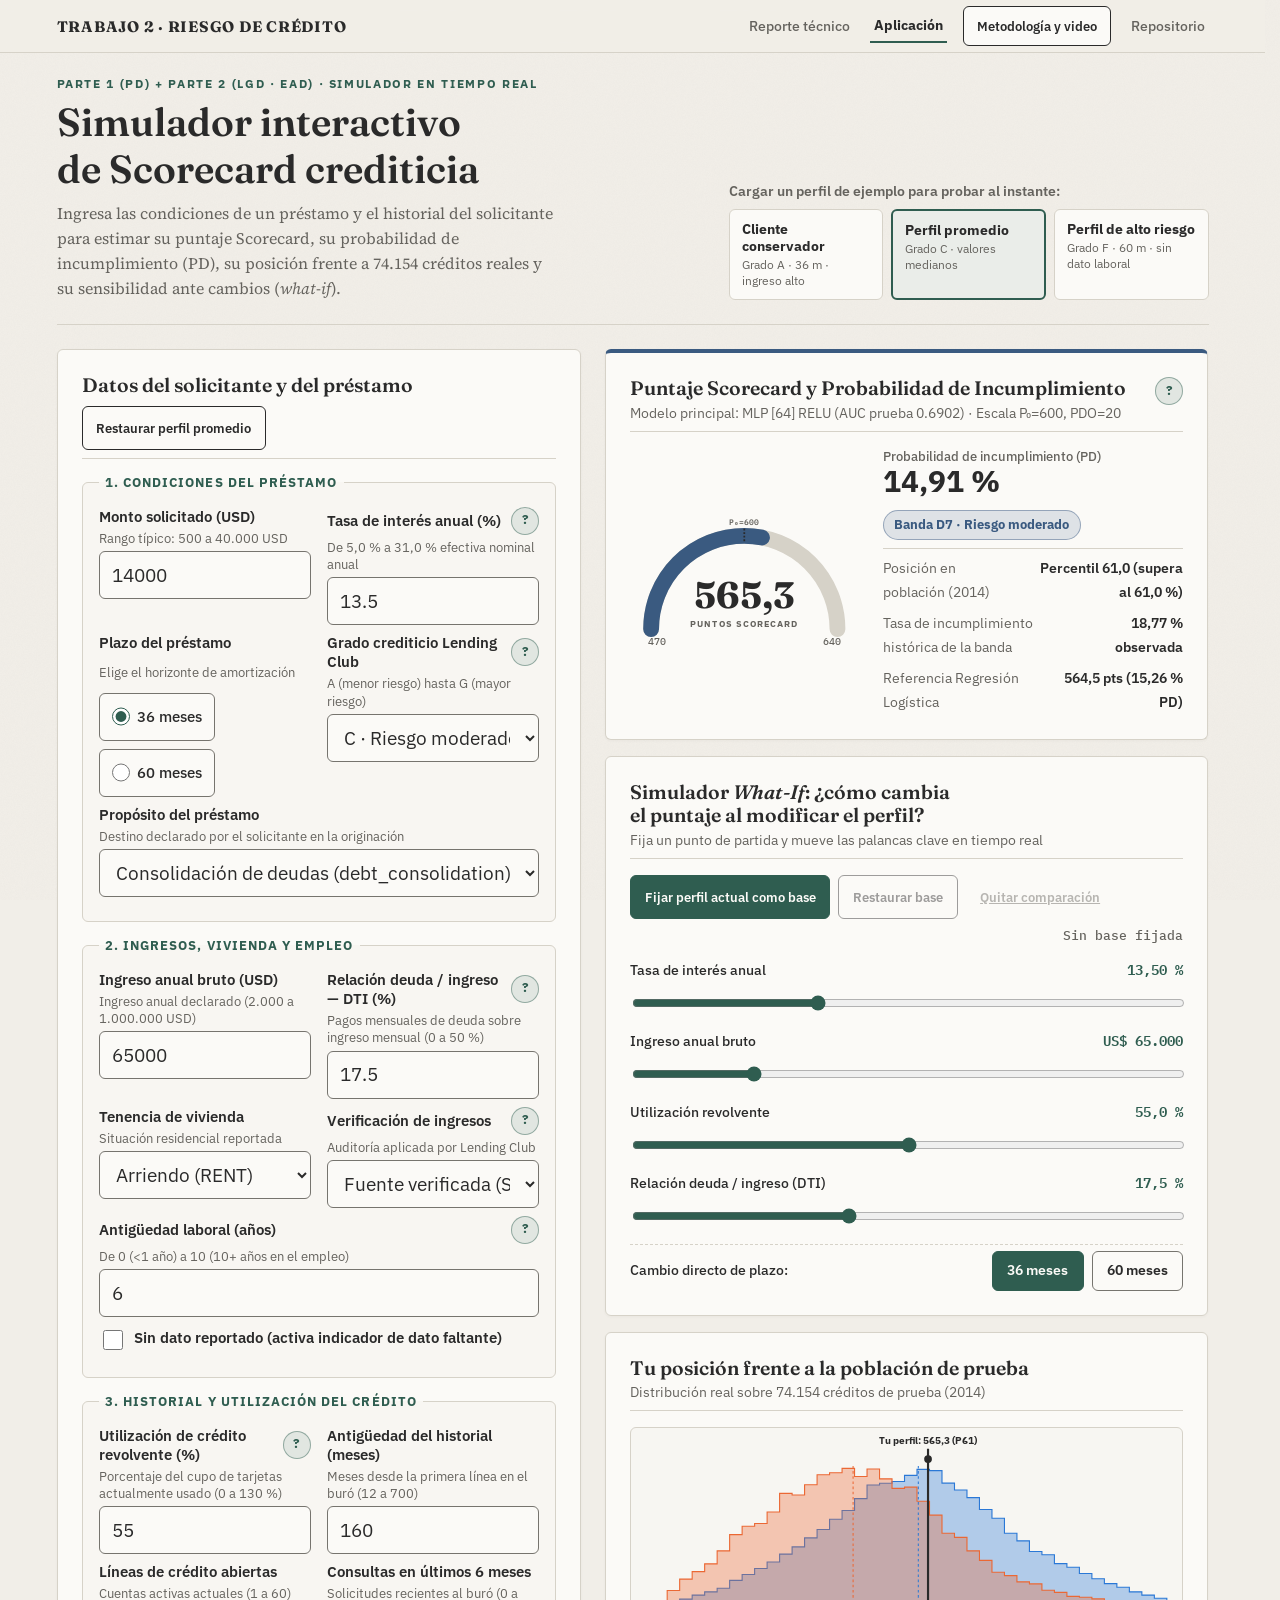
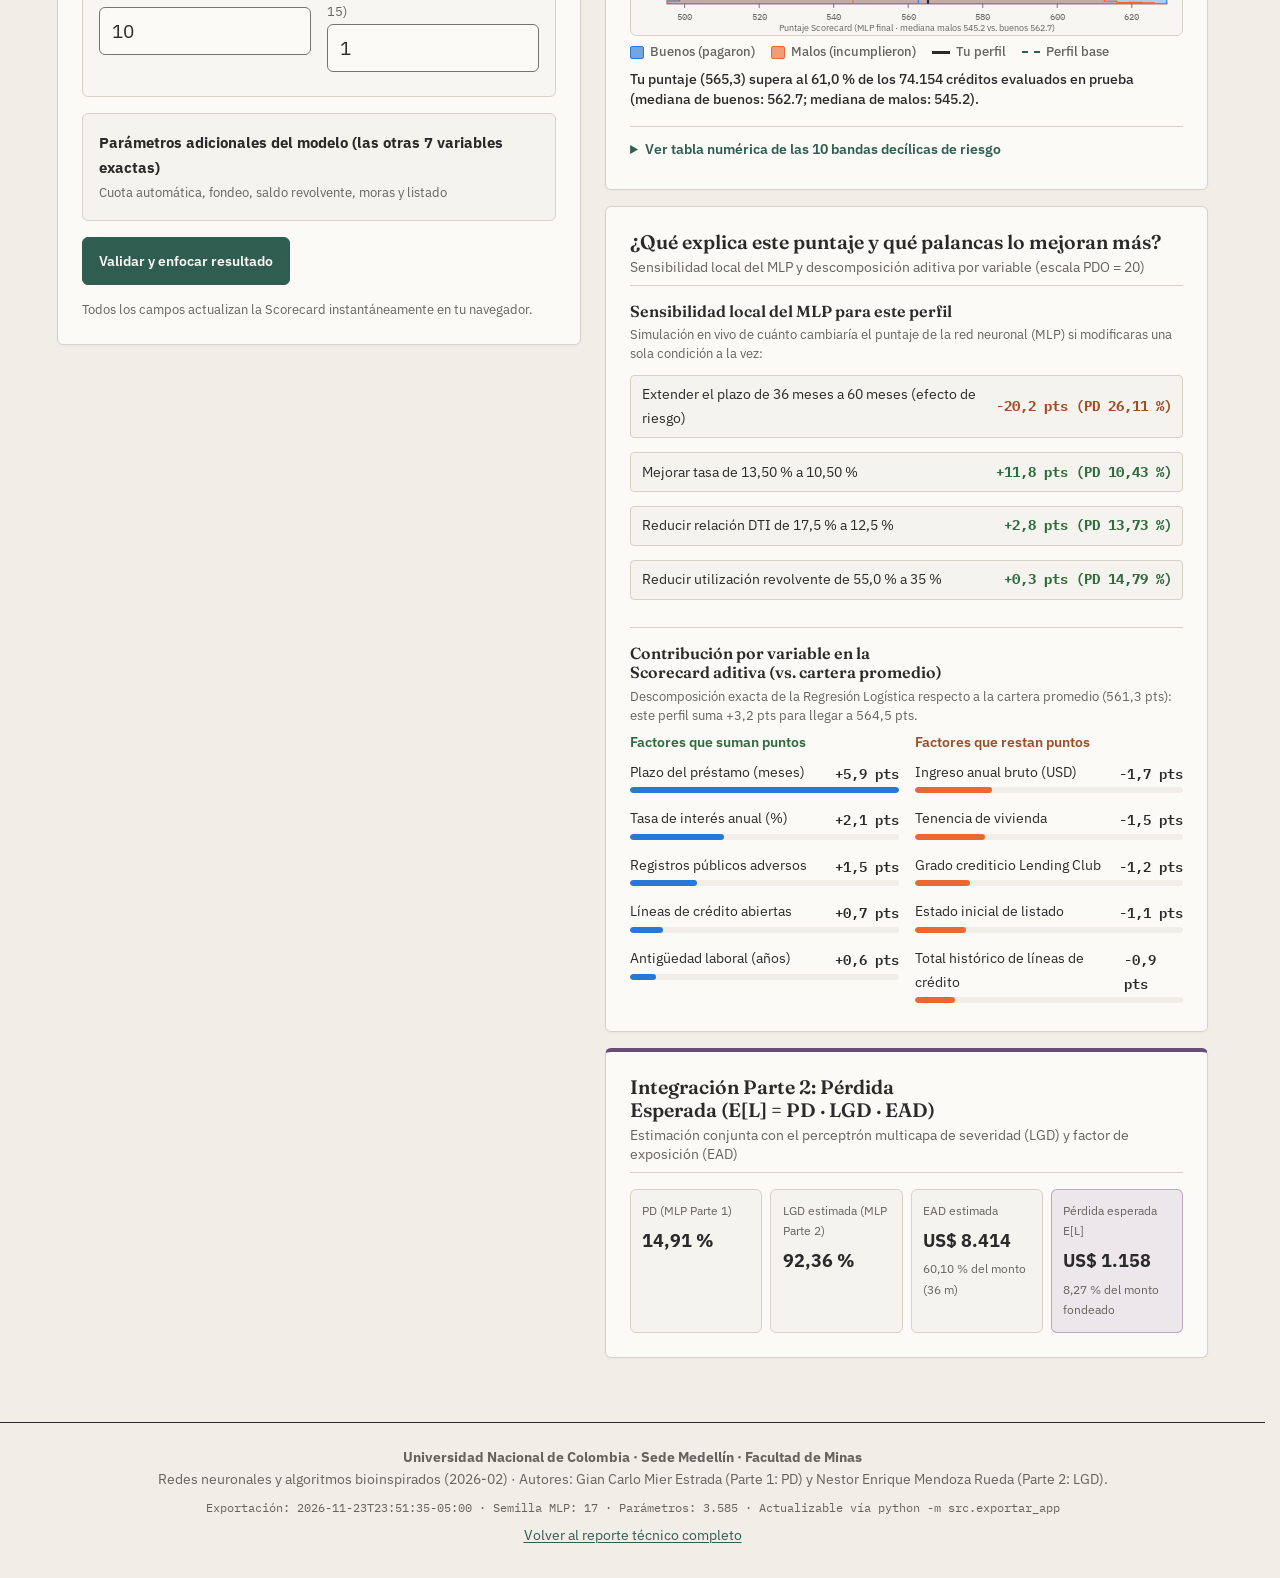
==== commit d989f465: ""Finaliza reporte, caceria de alucinacion, referencias, README y preparacion para GitHub Pages"" ====
--- a/docs/app/index.html
+++ b/docs/app/index.html
@@ -19,7 +19,8 @@
   <link rel="stylesheet" href="../assets/css/base.css">
   <link rel="stylesheet" href="app.css">
 
-  <script type="module" src="app.js"></script>
+  <script defer src="data/modelo_web.js"></script>
+  <script defer src="app.js"></script>
 </head>
 
 <body>
@@ -34,7 +35,8 @@
         <button class="nav-btn" type="button" commandfor="dialog-metodologia" command="show-modal">
           Metodología y video
         </button>
-        <a class="nav-enlace" href="https://github.com/" target="_blank" rel="noopener noreferrer">Repositorio</a>
+        <a class="nav-enlace" href="https://github.com/Quique1405/Entrega-2_Algoritmos_Bio-Inspirados" target="_blank"
+          rel="noopener noreferrer">Repositorio</a>
       </nav>
     </div>
   </header>
@@ -71,12 +73,12 @@
     </section>
 
     <div id="banner-error" class="banner-alerta" role="alert" hidden>
-      <strong>No se pudo cargar <code>data/modelo_web.json</code>.</strong>
-      Si abriste este archivo directamente con doble clic (<code>file://</code>), el navegador bloquea la lectura local de JSON.
-      Ejecuta en la carpeta raíz del proyecto:
+      <strong>No se pudo cargar el paquete del modelo (<code>data/modelo_web.json</code> / <code>data/modelo_web.js</code>).</strong>
+      Regenera ambos archivos ejecutando desde <code>parte_1/</code>:
+      <code>..\.venv\Scripts\python.exe -m src.exportar_app --config configs/pd.yaml</code>,
+      o levanta un servidor local desde la raíz del proyecto con:
       <code>.\.venv\Scripts\python.exe -m http.server 8000 --directory docs</code>
-      y abre <code>http://localhost:8000/app/</code>. Si cambiaste los scripts Python, regenera el JSON con
-      <code>.\.venv\Scripts\python.exe -m src.exportar_app</code> desde <code>parte_1/</code>.
+      y abre <code>http://localhost:8000/app/</code>.
     </div>
 
     <div id="anunciador-estado" class="sr-only" aria-live="polite" aria-atomic="true"></div>
@@ -102,7 +104,7 @@
                   </div>
                   <span id="help-loan_amnt" class="campo-ayuda">Rango típico: 500 a 40.000 USD</span>
                   <input id="inp-loan_amnt" name="loan_amnt" type="number" inputmode="decimal"
-                    min="500" max="40000" step="250" required
+                    min="500" max="40000" step="any" required
                     aria-describedby="help-loan_amnt" data-error="err-loan_amnt">
                   <span id="err-loan_amnt" class="campo-error">
                     <span role="img" aria-label="Error">⚠</span>
@@ -118,7 +120,7 @@
                   </div>
                   <span id="help-int_rate" class="campo-ayuda">De 5,0 % a 31,0 % efectiva nominal anual</span>
                   <input id="inp-int_rate" name="int_rate" type="number" inputmode="decimal"
-                    min="5" max="31" step="0.1" required
+                    min="5" max="31" step="any" required
                     aria-describedby="help-int_rate" data-error="err-int_rate">
                   <span id="err-int_rate" class="campo-error">
                     <span role="img" aria-label="Error">⚠</span>
@@ -205,7 +207,7 @@
                   </div>
                   <span id="help-annual_inc" class="campo-ayuda">Ingreso anual declarado (2.000 a 1.000.000 USD)</span>
                   <input id="inp-annual_inc" name="annual_inc" type="number" inputmode="decimal"
-                    min="2000" max="1000000" step="1000" required
+                    min="2000" max="1000000" step="any" required
                     aria-describedby="help-annual_inc" data-error="err-annual_inc">
                   <span id="err-annual_inc" class="campo-error">
                     <span role="img" aria-label="Error">⚠</span>
@@ -221,7 +223,7 @@
                   </div>
                   <span id="help-dti" class="campo-ayuda">Pagos mensuales de deuda sobre ingreso mensual (0 a 50 %)</span>
                   <input id="inp-dti" name="dti" type="number" inputmode="decimal"
-                    min="0" max="50" step="0.5" required
+                    min="0" max="50" step="any" required
                     aria-describedby="help-dti" data-error="err-dti">
                   <span id="err-dti" class="campo-error">
                     <span role="img" aria-label="Error">⚠</span>
@@ -303,7 +305,7 @@
                   </div>
                   <span id="help-revol_util" class="campo-ayuda">Porcentaje del cupo de tarjetas actualmente usado (0 a 130 %)</span>
                   <input id="inp-revol_util" name="revol_util" type="number" inputmode="decimal"
-                    min="0" max="130" step="1" required
+                    min="0" max="130" step="any" required
                     aria-describedby="help-revol_util" data-error="err-revol_util">
                   <span id="err-revol_util" class="campo-error">
                     <span role="img" aria-label="Error">⚠</span>
@@ -317,7 +319,7 @@
                   </div>
                   <span id="help-meses_historial_credito" class="campo-ayuda">Meses desde la primera línea en el buró (12 a 700)</span>
                   <input id="inp-meses_historial_credito" name="meses_historial_credito" type="number" inputmode="numeric"
-                    min="12" max="700" step="6" required
+                    min="12" max="700" step="1" required
                     aria-describedby="help-meses_historial_credito" data-error="err-meses_historial_credito">
                   <span id="err-meses_historial_credito" class="campo-error">
                     <span role="img" aria-label="Error">⚠</span>
@@ -381,7 +383,7 @@
                     </div>
                     <span id="help-installment" class="campo-ayuda">Calculada según monto, tasa y plazo</span>
                     <input id="inp-installment" name="installment" type="number" inputmode="decimal"
-                      min="10" max="2000" step="1" required
+                      min="10" max="2000" step="any" required
                       aria-describedby="help-installment" data-error="err-installment">
                     <span id="err-installment" class="campo-error">
                       <span role="img" aria-label="Error">⚠</span>
@@ -395,7 +397,7 @@
                     </div>
                     <span id="help-funded_amnt" class="campo-ayuda">Habitualmente igual al monto solicitado</span>
                     <input id="inp-funded_amnt" name="funded_amnt" type="number" inputmode="decimal"
-                      min="500" max="40000" step="250" required
+                      min="500" max="40000" step="any" required
                       aria-describedby="help-funded_amnt" data-error="err-funded_amnt">
                     <span id="err-funded_amnt" class="campo-error">
                       <span role="img" aria-label="Error">⚠</span>
@@ -411,7 +413,7 @@
                     </div>
                     <span id="help-revol_bal" class="campo-ayuda">Saldo total en líneas rotativas</span>
                     <input id="inp-revol_bal" name="revol_bal" type="number" inputmode="decimal"
-                      min="0" max="300000" step="500" required
+                      min="0" max="300000" step="any" required
                       aria-describedby="help-revol_bal" data-error="err-revol_bal">
                     <span id="err-revol_bal" class="campo-error">
                       <span role="img" aria-label="Error">⚠</span>
@@ -823,10 +825,11 @@
         No es necesario editar HTML ni JavaScript al cambiar hiperparámetros o reentrenar la red neuronal, la regresión
         logística o el modelo LGD de Parte 2. Basta ejecutar desde <code>parte_1/</code>:
       </p>
-      <pre><code>.\.venv\Scripts\python.exe -m src.exportar_app --config configs/pd.yaml</code></pre>
+      <pre><code>..\.venv\Scripts\python.exe -m src.exportar_app --config configs/pd.yaml</code></pre>
       <p>
-        El script regenera <code>docs/app/data/modelo_web.json</code> y verifica automáticamente que la diferencia numérica
-        entre PyTorch / scikit-learn y los pesos exportados sea menor a 10<sup>−5</sup>.
+        El script regenera <code>docs/app/data/modelo_web.json</code> y <code>docs/app/data/modelo_web.js</code> (para uso
+        directo en modo <code>file://</code>) y verifica automáticamente que la diferencia numérica entre PyTorch /
+        scikit-learn y los pesos exportados sea menor a 10<sup>−5</sup>.
       </p>
 
       <h3>Video promocional del proyecto</h3>
